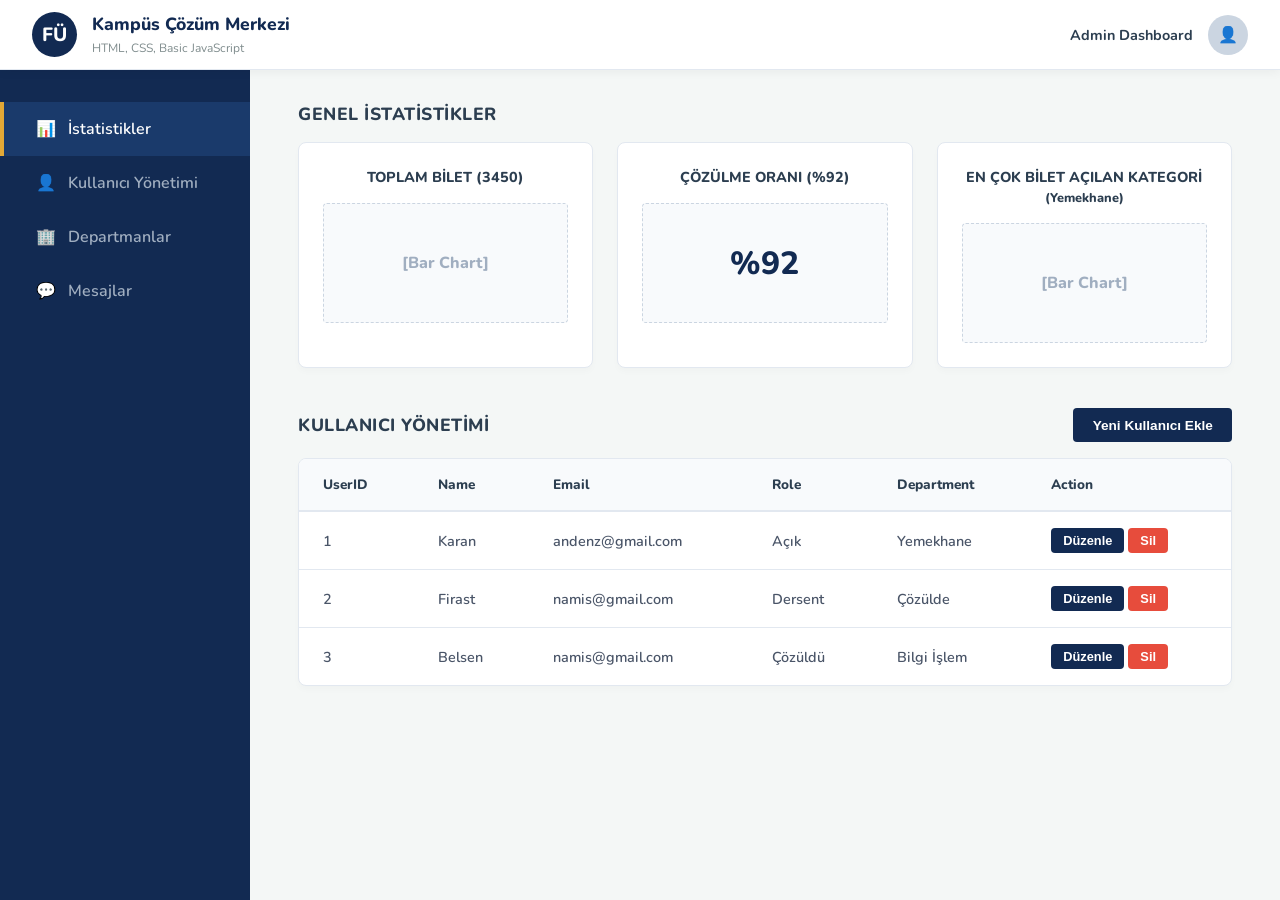
==== proje/admin_paneli.html @ 7f4b6778 "Add admin dashboard and update UI texts Adds a new admin dashboard (proje/admin_paneli.html) and its" ====
<!DOCTYPE html>
<html lang="tr">
<head>
  <meta charset="UTF-8" />
  <meta name="viewport" content="width=device-width, initial-scale=1.0" />
  <title>Admin Dashboard — Kampüs Çözüm Merkezi</title>
  <link rel="stylesheet" href="css/admin.css" />
</head>
<body>

  <!-- Top Header -->
  <header class="admin-header">
    <div class="header-left">
      <div class="header-logo">FÜ</div>
      <div class="header-titles">
        <h1>Kampüs Çözüm Merkezi</h1>
        <span>HTML, CSS, Basic JavaScript</span>
      </div>
    </div>
    <div class="header-right">
      <span class="header-user-name">Admin Dashboard</span>
      <div class="header-avatar">👤</div>
    </div>
  </header>

  <!-- Sidebar -->
  <aside class="admin-sidebar">
    <nav class="sidebar-nav">
      <a href="#" class="nav-item active">
        <span>📊</span> İstatistikler
      </a>
      <a href="#" class="nav-item">
        <span>👤</span> Kullanıcı Yönetimi
      </a>
      <a href="#" class="nav-item">
        <span>🏢</span> Departmanlar
      </a>
      <a href="#" class="nav-item">
        <span>💬</span> Mesajlar
      </a>
    </nav>
  </aside>

  <!-- Main Content -->
  <main class="admin-main">
    
    <h2 class="section-title">GENEL İSTATİSTİKLER</h2>
    
    <div class="stats-grid">
      <div class="stat-card">
        <h3>TOPLAM BİLET (3450)</h3>
        <div class="stat-chart-placeholder" style="font-size: 1rem; color: #a0aec0;">
          <!-- Placeholder for Bar Chart -->
          [Bar Chart]
        </div>
      </div>
      <div class="stat-card">
        <h3>ÇÖZÜLME ORANI (%92)</h3>
        <div class="stat-chart-placeholder">
          %92
        </div>
      </div>
      <div class="stat-card">
        <h3>EN ÇOK BİLET AÇILAN KATEGORİ<br><span style="font-size: 0.8rem; text-transform: none;">(Yemekhane)</span></h3>
        <div class="stat-chart-placeholder" style="font-size: 1rem; color: #a0aec0;">
          <!-- Placeholder for Bar Chart -->
          [Bar Chart]
        </div>
      </div>
    </div>

    <div class="table-header-row">
      <h2 class="section-title" style="margin: 0;">KULLANICI YÖNETİMİ</h2>
      <button class="btn-primary">Yeni Kullanıcı Ekle</button>
    </div>

    <div class="admin-card">
      <table class="admin-table">
        <thead>
          <tr>
            <th>UserID</th>
            <th>Name</th>
            <th>Email</th>
            <th>Role</th>
            <th>Department</th>
            <th>Action</th>
          </tr>
        </thead>
        <tbody>
          <tr>
            <td>1</td>
            <td>Karan</td>
            <td>andenz@gmail.com</td>
            <td>Açık</td>
            <td>Yemekhane</td>
            <td>
              <button class="btn-action btn-edit">Düzenle</button>
              <button class="btn-action btn-delete">Sil</button>
            </td>
          </tr>
          <tr>
            <td>2</td>
            <td>Firast</td>
            <td>namis@gmail.com</td>
            <td>Dersent</td>
            <td>Çözülde</td>
            <td>
              <button class="btn-action btn-edit">Düzenle</button>
              <button class="btn-action btn-delete">Sil</button>
            </td>
          </tr>
          <tr>
            <td>3</td>
            <td>Belsen</td>
            <td>namis@gmail.com</td>
            <td>Çözüldü</td>
            <td>Bilgi İşlem</td>
            <td>
              <button class="btn-action btn-edit">Düzenle</button>
              <button class="btn-action btn-delete">Sil</button>
            </td>
          </tr>
        </tbody>
      </table>
    </div>

  </main>

</body>
</html>
---- proje/css/admin.css ----
@import url('https://fonts.googleapis.com/css2?family=Nunito:wght@400;600;700;800&display=swap');

:root {
  --admin-primary: #122a52; /* Fırat Blue */
  --admin-primary-light: #1a3a6b;
  --admin-accent: #e2a836;
  --admin-bg: #f4f7f6;
  --admin-white: #ffffff;
  --admin-text: #2c3e50;
  --admin-text-muted: #7f8c8d;
  --admin-border: #e2e8f0;
  --admin-danger: #e74c3c;
  --admin-success: #2ecc71;
  
  --sidebar-width: 250px;
  --header-height: 70px;
  --radius: 8px;
}

* {
  margin: 0;
  padding: 0;
  box-sizing: border-box;
}

body {
  font-family: 'Nunito', sans-serif;
  background-color: var(--admin-bg);
  color: var(--admin-text);
  overflow-x: hidden;
}

/* ================= HEADER ================= */
.admin-header {
  position: fixed;
  top: 0;
  left: 0;
  right: 0;
  height: var(--header-height);
  background: var(--admin-white);
  border-bottom: 1px solid var(--admin-border);
  display: flex;
  justify-content: space-between;
  align-items: center;
  padding: 0 2rem;
  z-index: 100;
  box-shadow: 0 2px 10px rgba(0,0,0,0.05);
}

.header-left {
  display: flex;
  align-items: center;
  gap: 15px;
}

.header-logo {
  width: 45px;
  height: 45px;
  background: var(--admin-primary);
  border-radius: 50%;
  display: flex;
  align-items: center;
  justify-content: center;
  color: white;
  font-weight: 800;
  font-size: 1.2rem;
}

.header-titles h1 {
  font-size: 1.1rem;
  font-weight: 800;
  color: var(--admin-primary);
}

.header-titles span {
  font-size: 0.75rem;
  color: var(--admin-text-muted);
}

.header-right {
  display: flex;
  align-items: center;
  gap: 15px;
}

.header-user-name {
  font-weight: 700;
  font-size: 0.9rem;
  color: var(--admin-text);
}

.header-avatar {
  width: 40px;
  height: 40px;
  border-radius: 50%;
  background: #cbd5e1;
  display: flex;
  align-items: center;
  justify-content: center;
  color: white;
}

/* ================= SIDEBAR ================= */
.admin-sidebar {
  position: fixed;
  top: var(--header-height);
  left: 0;
  width: var(--sidebar-width);
  height: calc(100vh - var(--header-height));
  background: var(--admin-primary);
  color: var(--admin-white);
  padding: 2rem 0;
}

.sidebar-nav {
  display: flex;
  flex-direction: column;
}

.nav-item {
  padding: 1rem 2rem;
  color: #a0aec0;
  text-decoration: none;
  font-weight: 600;
  display: flex;
  align-items: center;
  gap: 12px;
  transition: 0.2s;
  border-left: 4px solid transparent;
}

.nav-item:hover {
  background: var(--admin-primary-light);
  color: var(--admin-white);
}

.nav-item.active {
  background: var(--admin-primary-light);
  color: var(--admin-white);
  border-left-color: var(--admin-accent);
}

/* ================= MAIN CONTENT ================= */
.admin-main {
  margin-top: var(--header-height);
  margin-left: var(--sidebar-width);
  padding: 2rem 3rem;
}

.section-title {
  font-size: 1.1rem;
  font-weight: 800;
  color: var(--admin-text);
  text-transform: uppercase;
  margin-bottom: 1rem;
  letter-spacing: 0.5px;
}

/* Stats Grid */
.stats-grid {
  display: grid;
  grid-template-columns: repeat(3, 1fr);
  gap: 1.5rem;
  margin-bottom: 2.5rem;
}

.stat-card {
  background: var(--admin-white);
  border-radius: var(--radius);
  border: 1px solid var(--admin-border);
  padding: 1.5rem;
  text-align: center;
  box-shadow: 0 4px 6px rgba(0,0,0,0.02);
}

.stat-card h3 {
  font-size: 0.9rem;
  color: var(--admin-text);
  font-weight: 800;
  margin-bottom: 1rem;
  text-transform: uppercase;
}

.stat-chart-placeholder {
  height: 120px;
  background: #f8fafc;
  border-radius: 4px;
  display: flex;
  align-items: center;
  justify-content: center;
  font-size: 2rem;
  font-weight: 800;
  color: var(--admin-primary);
  border: 1px dashed #cbd5e1;
}

/* Table Section */
.table-header-row {
  display: flex;
  justify-content: space-between;
  align-items: center;
  margin-bottom: 1rem;
}

.btn-primary {
  background: var(--admin-primary);
  color: var(--admin-white);
  border: none;
  padding: 0.6rem 1.2rem;
  border-radius: 4px;
  font-weight: 700;
  cursor: pointer;
  font-size: 0.85rem;
  transition: 0.2s;
}

.btn-primary:hover {
  background: var(--admin-primary-light);
}

.admin-card {
  background: var(--admin-white);
  border-radius: var(--radius);
  border: 1px solid var(--admin-border);
  box-shadow: 0 4px 6px rgba(0,0,0,0.02);
  overflow: hidden;
}

.admin-table {
  width: 100%;
  border-collapse: collapse;
}

.admin-table th {
  background: #f8fafc;
  padding: 1rem 1.5rem;
  text-align: left;
  font-size: 0.85rem;
  font-weight: 800;
  color: var(--admin-text);
  border-bottom: 2px solid var(--admin-border);
}

.admin-table td {
  padding: 1rem 1.5rem;
  border-bottom: 1px solid var(--admin-border);
  font-size: 0.9rem;
  font-weight: 600;
  color: #4a5568;
}

.admin-table tr:last-child td {
  border-bottom: none;
}

.btn-action {
  padding: 5px 12px;
  border-radius: 4px;
  font-size: 0.8rem;
  font-weight: 700;
  border: none;
  cursor: pointer;
  color: white;
}

.btn-edit {
  background: var(--admin-primary);
}

.btn-delete {
  background: var(--admin-danger);
}
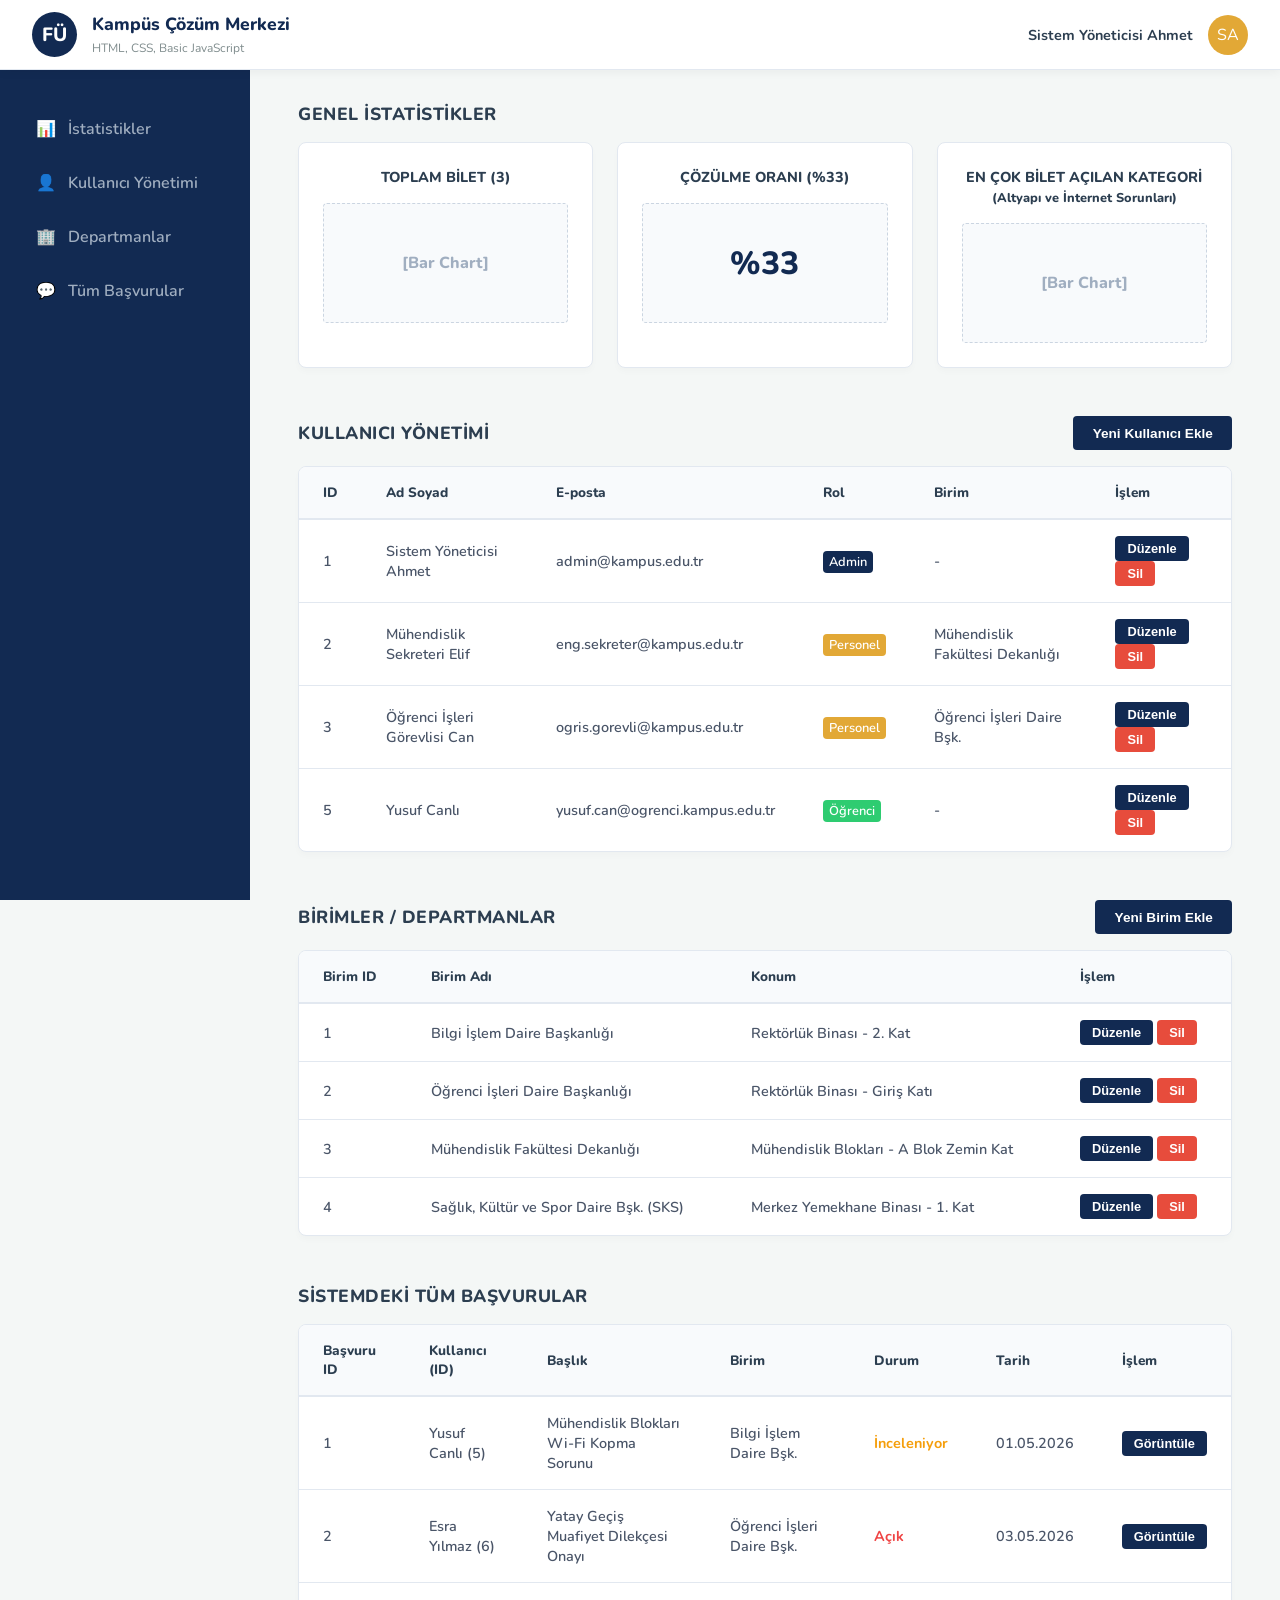
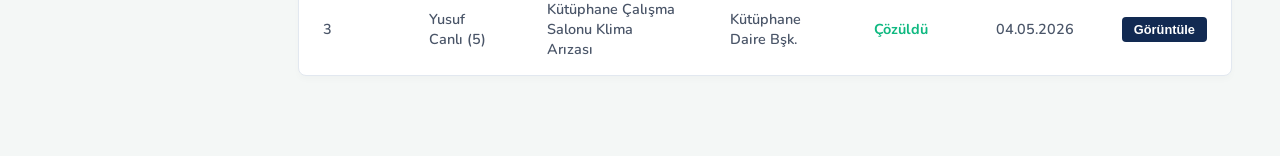
==== commit 41f231d3: "Revamp admin_paneli layout and content Reorganize admin_paneli.html into distinct anchored sections " ====
--- a/proje/admin_paneli.html
+++ b/proje/admin_paneli.html
@@ -18,25 +18,25 @@
       </div>
     </div>
     <div class="header-right">
-      <span class="header-user-name">Admin Dashboard</span>
-      <div class="header-avatar">👤</div>
+      <span class="header-user-name">Sistem Yöneticisi Ahmet</span>
+      <div class="header-avatar" style="background:var(--admin-accent);">SA</div>
     </div>
   </header>
 
   <!-- Sidebar -->
   <aside class="admin-sidebar">
     <nav class="sidebar-nav">
-      <a href="#" class="nav-item active">
+      <a href="#sec-istatistik" class="nav-item">
         <span>📊</span> İstatistikler
       </a>
-      <a href="#" class="nav-item">
+      <a href="#sec-kullanici" class="nav-item">
         <span>👤</span> Kullanıcı Yönetimi
       </a>
-      <a href="#" class="nav-item">
+      <a href="#sec-departman" class="nav-item">
         <span>🏢</span> Departmanlar
       </a>
-      <a href="#" class="nav-item">
-        <span>💬</span> Mesajlar
+      <a href="#sec-mesajlar" class="nav-item">
+        <span>💬</span> Tüm Başvurular
       </a>
     </nav>
   </aside>
@@ -44,87 +44,228 @@
   <!-- Main Content -->
   <main class="admin-main">
     
-    <h2 class="section-title">GENEL İSTATİSTİKLER</h2>
-    
-    <div class="stats-grid">
-      <div class="stat-card">
-        <h3>TOPLAM BİLET (3450)</h3>
-        <div class="stat-chart-placeholder" style="font-size: 1rem; color: #a0aec0;">
-          <!-- Placeholder for Bar Chart -->
-          [Bar Chart]
+    <!-- SECTION 1: İstatistikler -->
+    <section id="sec-istatistik" class="admin-section" style="margin-bottom: 3rem;">
+      <h2 class="section-title">GENEL İSTATİSTİKLER</h2>
+      <div class="stats-grid">
+        <div class="stat-card">
+          <h3>TOPLAM BİLET (3)</h3>
+          <div class="stat-chart-placeholder" style="font-size: 1rem; color: #a0aec0;">
+            <!-- Placeholder for Bar Chart -->
+            [Bar Chart]
+          </div>
         </div>
-      </div>
-      <div class="stat-card">
-        <h3>ÇÖZÜLME ORANI (%92)</h3>
-        <div class="stat-chart-placeholder">
-          %92
+        <div class="stat-card">
+          <h3>ÇÖZÜLME ORANI (%33)</h3>
+          <div class="stat-chart-placeholder">
+            %33
+          </div>
         </div>
-      </div>
-      <div class="stat-card">
-        <h3>EN ÇOK BİLET AÇILAN KATEGORİ<br><span style="font-size: 0.8rem; text-transform: none;">(Yemekhane)</span></h3>
-        <div class="stat-chart-placeholder" style="font-size: 1rem; color: #a0aec0;">
-          <!-- Placeholder for Bar Chart -->
-          [Bar Chart]
+        <div class="stat-card">
+          <h3>EN ÇOK BİLET AÇILAN KATEGORİ<br><span style="font-size: 0.8rem; text-transform: none;">(Altyapı ve İnternet Sorunları)</span></h3>
+          <div class="stat-chart-placeholder" style="font-size: 1rem; color: #a0aec0;">
+            <!-- Placeholder for Bar Chart -->
+            [Bar Chart]
+          </div>
         </div>
       </div>
-    </div>
-
-    <div class="table-header-row">
-      <h2 class="section-title" style="margin: 0;">KULLANICI YÖNETİMİ</h2>
-      <button class="btn-primary">Yeni Kullanıcı Ekle</button>
-    </div>
-
-    <div class="admin-card">
-      <table class="admin-table">
-        <thead>
-          <tr>
-            <th>UserID</th>
-            <th>Name</th>
-            <th>Email</th>
-            <th>Role</th>
-            <th>Department</th>
-            <th>Action</th>
-          </tr>
-        </thead>
-        <tbody>
-          <tr>
-            <td>1</td>
-            <td>Karan</td>
-            <td>andenz@gmail.com</td>
-            <td>Açık</td>
-            <td>Yemekhane</td>
-            <td>
-              <button class="btn-action btn-edit">Düzenle</button>
-              <button class="btn-action btn-delete">Sil</button>
-            </td>
-          </tr>
-          <tr>
-            <td>2</td>
-            <td>Firast</td>
-            <td>namis@gmail.com</td>
-            <td>Dersent</td>
-            <td>Çözülde</td>
-            <td>
-              <button class="btn-action btn-edit">Düzenle</button>
-              <button class="btn-action btn-delete">Sil</button>
-            </td>
-          </tr>
-          <tr>
-            <td>3</td>
-            <td>Belsen</td>
-            <td>namis@gmail.com</td>
-            <td>Çözüldü</td>
-            <td>Bilgi İşlem</td>
-            <td>
-              <button class="btn-action btn-edit">Düzenle</button>
-              <button class="btn-action btn-delete">Sil</button>
-            </td>
-          </tr>
-        </tbody>
-      </table>
-    </div>
+    </section>
+
+    <!-- SECTION 2: Kullanıcı Yönetimi -->
+    <section id="sec-kullanici" class="admin-section" style="margin-bottom: 3rem;">
+      <div class="table-header-row">
+        <h2 class="section-title" style="margin: 0;">KULLANICI YÖNETİMİ</h2>
+        <button class="btn-primary">Yeni Kullanıcı Ekle</button>
+      </div>
+      <div class="admin-card">
+        <table class="admin-table">
+          <thead>
+            <tr>
+              <th>ID</th>
+              <th>Ad Soyad</th>
+              <th>E-posta</th>
+              <th>Rol</th>
+              <th>Birim</th>
+              <th>İşlem</th>
+            </tr>
+          </thead>
+          <tbody>
+            <tr>
+              <td>1</td>
+              <td>Sistem Yöneticisi Ahmet</td>
+              <td>admin@kampus.edu.tr</td>
+              <td><span class="badge" style="background:#122a52;color:white;padding:2px 6px;border-radius:4px;font-size:0.8rem;">Admin</span></td>
+              <td>-</td>
+              <td>
+                <button class="btn-action btn-edit">Düzenle</button>
+                <button class="btn-action btn-delete">Sil</button>
+              </td>
+            </tr>
+            <tr>
+              <td>2</td>
+              <td>Mühendislik Sekreteri Elif</td>
+              <td>eng.sekreter@kampus.edu.tr</td>
+              <td><span class="badge" style="background:#e2a836;color:white;padding:2px 6px;border-radius:4px;font-size:0.8rem;">Personel</span></td>
+              <td>Mühendislik Fakültesi Dekanlığı</td>
+              <td>
+                <button class="btn-action btn-edit">Düzenle</button>
+                <button class="btn-action btn-delete">Sil</button>
+              </td>
+            </tr>
+            <tr>
+              <td>3</td>
+              <td>Öğrenci İşleri Görevlisi Can</td>
+              <td>ogris.gorevli@kampus.edu.tr</td>
+              <td><span class="badge" style="background:#e2a836;color:white;padding:2px 6px;border-radius:4px;font-size:0.8rem;">Personel</span></td>
+              <td>Öğrenci İşleri Daire Bşk.</td>
+              <td>
+                <button class="btn-action btn-edit">Düzenle</button>
+                <button class="btn-action btn-delete">Sil</button>
+              </td>
+            </tr>
+            <tr>
+              <td>5</td>
+              <td>Yusuf Canlı</td>
+              <td>yusuf.can@ogrenci.kampus.edu.tr</td>
+              <td><span class="badge" style="background:#2ecc71;color:white;padding:2px 6px;border-radius:4px;font-size:0.8rem;">Öğrenci</span></td>
+              <td>-</td>
+              <td>
+                <button class="btn-action btn-edit">Düzenle</button>
+                <button class="btn-action btn-delete">Sil</button>
+              </td>
+            </tr>
+          </tbody>
+        </table>
+      </div>
+    </section>
+
+    <!-- SECTION 3: Departmanlar (Birimler) -->
+    <section id="sec-departman" class="admin-section" style="margin-bottom: 3rem;">
+      <div class="table-header-row">
+        <h2 class="section-title" style="margin: 0;">BİRİMLER / DEPARTMANLAR</h2>
+        <button class="btn-primary">Yeni Birim Ekle</button>
+      </div>
+      <div class="admin-card">
+        <table class="admin-table">
+          <thead>
+            <tr>
+              <th>Birim ID</th>
+              <th>Birim Adı</th>
+              <th>Konum</th>
+              <th>İşlem</th>
+            </tr>
+          </thead>
+          <tbody>
+            <tr>
+              <td>1</td>
+              <td>Bilgi İşlem Daire Başkanlığı</td>
+              <td>Rektörlük Binası - 2. Kat</td>
+              <td>
+                <button class="btn-action btn-edit">Düzenle</button>
+                <button class="btn-action btn-delete">Sil</button>
+              </td>
+            </tr>
+            <tr>
+              <td>2</td>
+              <td>Öğrenci İşleri Daire Başkanlığı</td>
+              <td>Rektörlük Binası - Giriş Katı</td>
+              <td>
+                <button class="btn-action btn-edit">Düzenle</button>
+                <button class="btn-action btn-delete">Sil</button>
+              </td>
+            </tr>
+            <tr>
+              <td>3</td>
+              <td>Mühendislik Fakültesi Dekanlığı</td>
+              <td>Mühendislik Blokları - A Blok Zemin Kat</td>
+              <td>
+                <button class="btn-action btn-edit">Düzenle</button>
+                <button class="btn-action btn-delete">Sil</button>
+              </td>
+            </tr>
+            <tr>
+              <td>4</td>
+              <td>Sağlık, Kültür ve Spor Daire Bşk. (SKS)</td>
+              <td>Merkez Yemekhane Binası - 1. Kat</td>
+              <td>
+                <button class="btn-action btn-edit">Düzenle</button>
+                <button class="btn-action btn-delete">Sil</button>
+              </td>
+            </tr>
+          </tbody>
+        </table>
+      </div>
+    </section>
+
+    <!-- SECTION 4: Mesajlar (Tüm Başvurular / Yanıtlar) -->
+    <section id="sec-mesajlar" class="admin-section" style="margin-bottom: 3rem;">
+      <div class="table-header-row">
+        <h2 class="section-title" style="margin: 0;">SİSTEMDEKİ TÜM BAŞVURULAR</h2>
+      </div>
+      <div class="admin-card">
+        <table class="admin-table">
+          <thead>
+            <tr>
+              <th>Başvuru ID</th>
+              <th>Kullanıcı (ID)</th>
+              <th>Başlık</th>
+              <th>Birim</th>
+              <th>Durum</th>
+              <th>Tarih</th>
+              <th>İşlem</th>
+            </tr>
+          </thead>
+          <tbody>
+            <tr>
+              <td>1</td>
+              <td>Yusuf Canlı (5)</td>
+              <td>Mühendislik Blokları Wi-Fi Kopma Sorunu</td>
+              <td>Bilgi İşlem Daire Bşk.</td>
+              <td><span style="color:#F59E0B;font-weight:700;">İnceleniyor</span></td>
+              <td>01.05.2026</td>
+              <td>
+                <button class="btn-action btn-edit">Görüntüle</button>
+              </td>
+            </tr>
+            <tr>
+              <td>2</td>
+              <td>Esra Yılmaz (6)</td>
+              <td>Yatay Geçiş Muafiyet Dilekçesi Onayı</td>
+              <td>Öğrenci İşleri Daire Bşk.</td>
+              <td><span style="color:#EF4444;font-weight:700;">Açık</span></td>
+              <td>03.05.2026</td>
+              <td>
+                <button class="btn-action btn-edit">Görüntüle</button>
+              </td>
+            </tr>
+            <tr>
+              <td>3</td>
+              <td>Yusuf Canlı (5)</td>
+              <td>Kütüphane Çalışma Salonu Klima Arızası</td>
+              <td>Kütüphane Daire Bşk.</td>
+              <td><span style="color:#10B981;font-weight:700;">Çözüldü</span></td>
+              <td>04.05.2026</td>
+              <td>
+                <button class="btn-action btn-edit">Görüntüle</button>
+              </td>
+            </tr>
+          </tbody>
+        </table>
+      </div>
+    </section>
 
   </main>
 
+  <script>
+    // Tab switching removed to display all content as a continuous dashboard layout
+    // Sidebar links now act as smooth scroll anchors
+    document.querySelectorAll('.sidebar-nav .nav-item').forEach(item => {
+      item.addEventListener('click', function() {
+        document.querySelectorAll('.sidebar-nav .nav-item').forEach(nav => nav.classList.remove('active'));
+        this.classList.add('active');
+      });
+    });
+  </script>
+
 </body>
-</html>
+</html>
